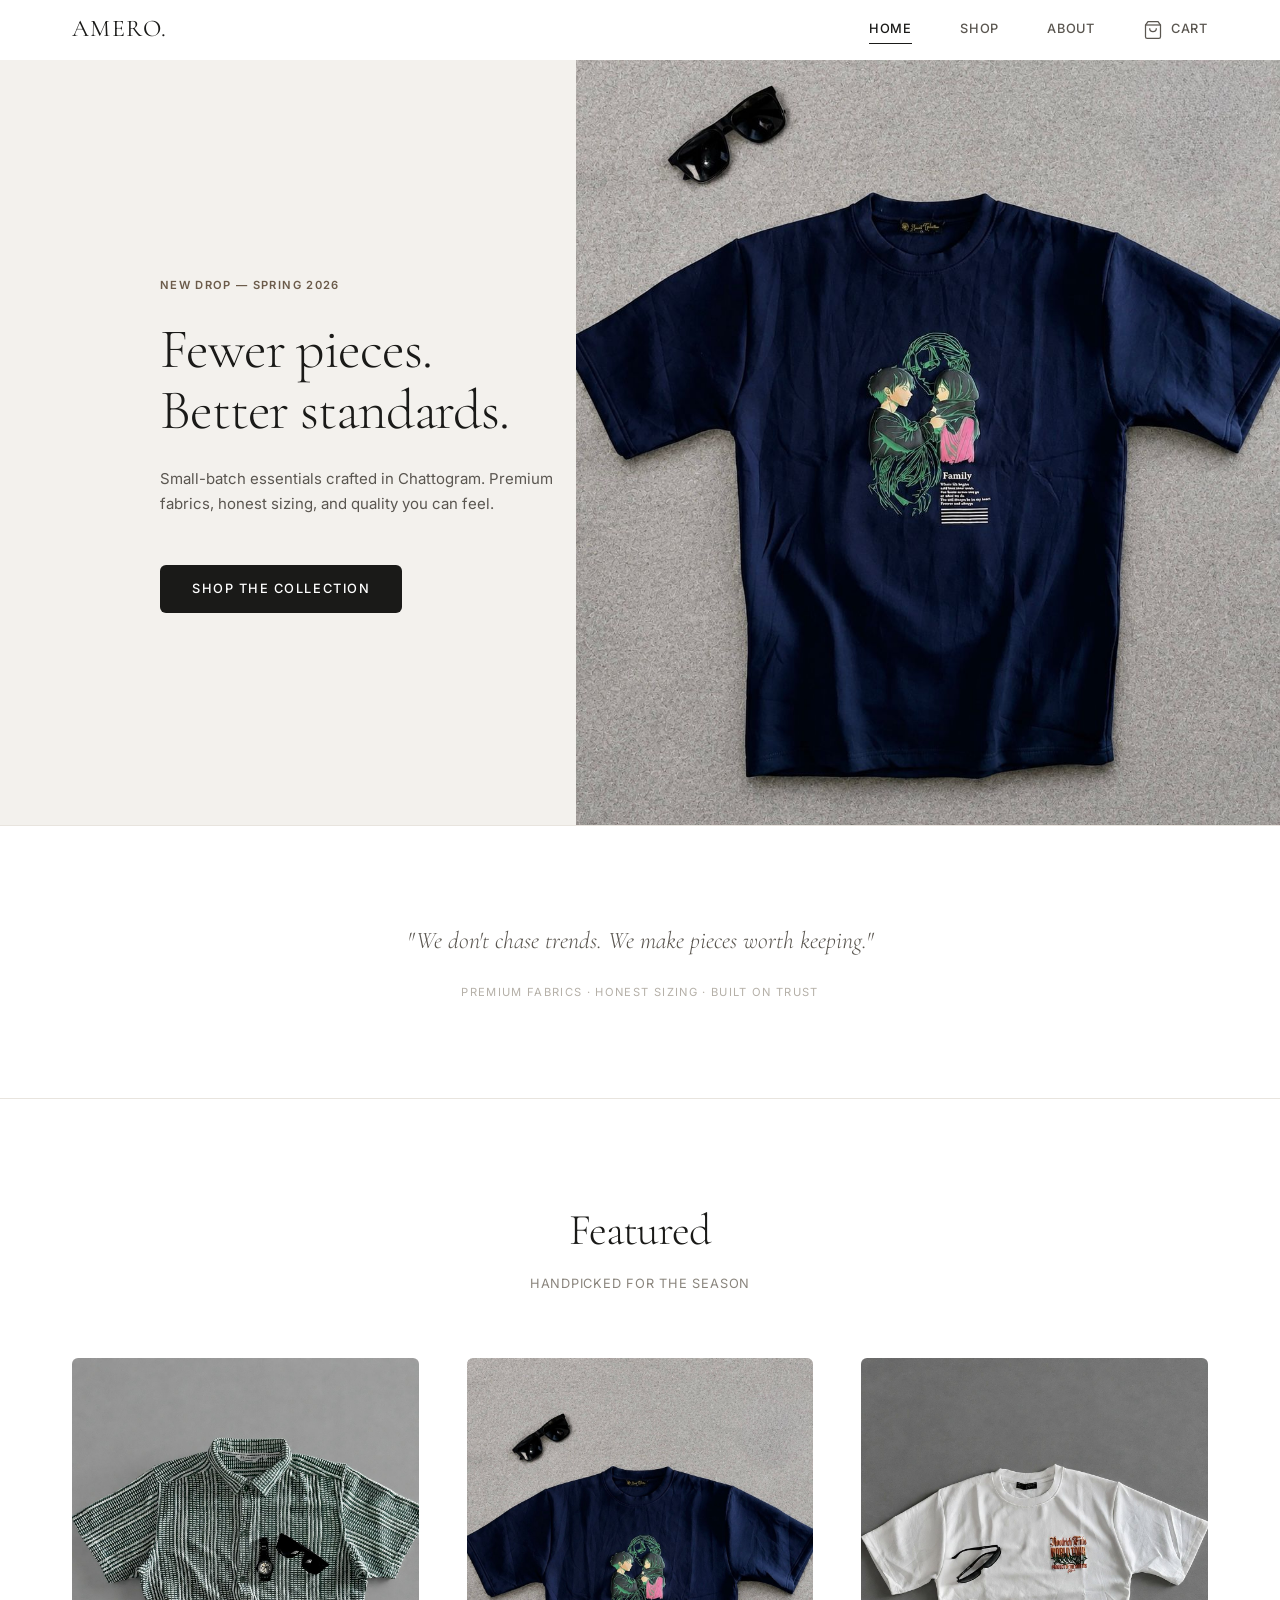
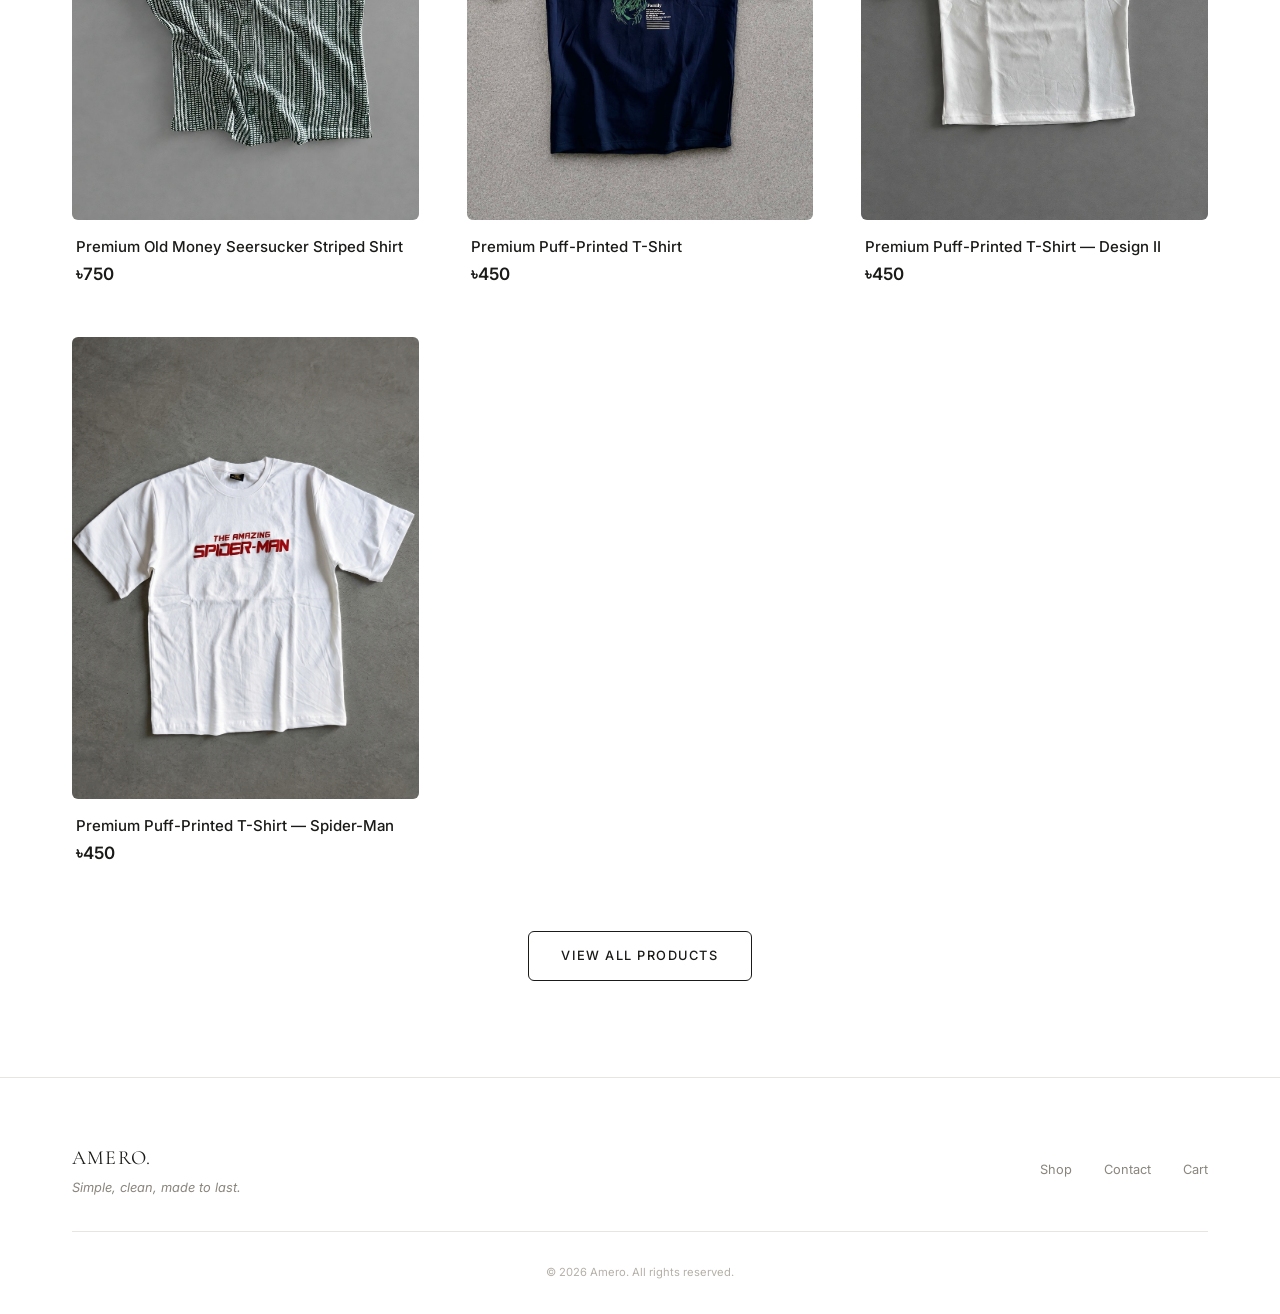
==== index.html @ a3eec103 "Initial commit: Amero clean storefront with dynamic product detail pages" ====
<!DOCTYPE html>
<html lang="en">
<head>
  <meta charset="UTF-8">
  <meta name="viewport" content="width=device-width, initial-scale=1.0">
  <title>Amero — Premium Quality Clothing</title>
  <meta name="description" content="Amero — Fewer pieces, better standards. Premium shirts and t-shirts from Chattogram.">
  <link rel="preconnect" href="https://fonts.googleapis.com">
  <link rel="preconnect" href="https://fonts.gstatic.com" crossorigin>
  <link href="https://fonts.googleapis.com/css2?family=Cormorant+Garamond:ital,wght@0,300;0,400;0,500;1,300;1,400&family=Inter:wght@300;400;500;600;700&display=swap" rel="stylesheet">
  <link rel="stylesheet" href="css/style.css">
</head>
<body>

  <!-- NAVBAR -->
  <nav class="navbar" id="navbar">
    <div class="navbar-inner">
      <a href="index.html" class="nav-logo">Amero.</a>
      <div class="nav-links" id="navLinks">
        <a href="index.html" class="nav-link">Home</a>
        <a href="shop.html" class="nav-link">Shop</a>
        <a href="contact.html" class="nav-link">About</a>
        <a href="cart.html" class="nav-cart">
          <svg viewBox="0 0 24 24"><path d="M6 2L3 6v14a2 2 0 002 2h14a2 2 0 002-2V6l-3-4z"/><line x1="3" y1="6" x2="21" y2="6"/><path d="M16 10a4 4 0 01-8 0"/></svg>
          <span>Cart</span>
          <span class="cart-count" id="navCartCount">0</span>
        </a>
      </div>
      <button class="menu-toggle" id="menuToggle" aria-label="Menu">
        <span></span><span></span><span></span>
      </button>
    </div>
  </nav>

  <!-- HERO -->
  <section class="hero">
    <div class="hero-content">
      <span class="hero-badge">New Drop — Spring 2026</span>
      <h1 class="hero-title">Fewer pieces.<br>Better standards.</h1>
      <p class="hero-desc">Small-batch essentials crafted in Chattogram. Premium fabrics, honest sizing, and quality you can feel.</p>
      <a href="shop.html" class="btn btn-primary">Shop the Collection</a>
    </div>
    <img class="hero-image" src="images/product-2/front.jpg.jpeg" alt="Amero premium t-shirt" loading="eager">
  </section>

  <!-- BRAND QUOTE -->
  <section class="brand-quote reveal">
    <blockquote>"We don't chase trends. We make pieces worth keeping."</blockquote>
    <p class="quote-subtitle">Premium fabrics · Honest sizing · Built on trust</p>
  </section>

  <!-- FEATURED PRODUCTS -->
  <section class="page-section">
    <div class="container">
      <div class="section-header reveal">
        <h2>Featured</h2>
        <p>Handpicked for the season</p>
      </div>
      <div class="products-grid" id="featuredGrid"></div>
      <div style="text-align: center; margin-top: var(--sp-3xl);" class="reveal">
        <a href="shop.html" class="btn btn-outline">View All Products</a>
      </div>
    </div>
  </section>

  <!-- FOOTER -->
  <footer class="footer">
    <div class="container">
      <div class="footer-inner">
        <div>
          <div class="footer-brand">Amero.</div>
          <div class="footer-tagline">Simple, clean, made to last.</div>
        </div>
        <div class="footer-links">
          <a href="shop.html">Shop</a>
          <a href="contact.html">Contact</a>
          <a href="cart.html">Cart</a>
        </div>
      </div>
      <div class="footer-copy">&copy; 2026 Amero. All rights reserved.</div>
    </div>
  </footer>

  <!-- SCRIPTS -->
  <script src="js/app.js"></script>
  <script>
    /* Render the first 4 products as "featured" on the home page */
    (function () {
      const grid = document.getElementById('featuredGrid');
      if (!grid) return;

      const featured = products.slice(0, 4);

      grid.innerHTML = featured.map(p => {
        return `
          <a href="product.html?id=${p.id}" class="product-card reveal" data-id="${p.id}">
            <div class="product-img">
              <img src="${p.img}" alt="${p.name}" loading="lazy">
            </div>
            <div class="product-info">
              <h3 class="product-name">${p.name}</h3>
              <span class="product-price">${CURRENCY}${p.price}</span>
            </div>
          </a>
        `;
      }).join('');

      initScrollReveal();
    })();
  </script>
</body>
</html>
---- css/style.css ----
/* ============================================
   AMERO — Clean Multipage E-Commerce
   Design System & Global Styles
   ============================================ */

/* ---------- RESET ---------- */
*,
*::before,
*::after {
  margin: 0;
  padding: 0;
  box-sizing: border-box;
}

html {
  scroll-behavior: smooth;
  -webkit-text-size-adjust: 100%;
}

body {
  font-family: 'Inter', -apple-system, BlinkMacSystemFont, 'Segoe UI', sans-serif;
  font-size: 15px;
  line-height: 1.6;
  color: var(--ink);
  background: var(--white);
  -webkit-font-smoothing: antialiased;
  -moz-osx-font-smoothing: grayscale;
}

img {
  max-width: 100%;
  height: auto;
  display: block;
}

a {
  color: inherit;
  text-decoration: none;
}

button {
  font-family: inherit;
  cursor: pointer;
  border: none;
  background: none;
}

ul, ol {
  list-style: none;
}

input, select, textarea {
  font-family: inherit;
  font-size: inherit;
}

/* ---------- DESIGN TOKENS ---------- */
:root {
  /* Colors */
  --white: #ffffff;
  --off-white: #f8f7f5;
  --cream: #f3f1ed;
  --sand: #e8e4de;
  --warm-gray: #b5b0a8;
  --mid-gray: #8a857d;
  --dark-gray: #5a5650;
  --ink: #1a1a18;
  --black: #0d0d0c;

  /* Accent — warm earthy brown */
  --accent: #6b5b4a;
  --accent-light: #8a7560;
  --accent-hover: #544838;
  --accent-bg: #f5f0eb;

  /* Functional */
  --success: #4a7c59;
  --error: #b84a3e;
  --error-bg: #fdf2f0;

  /* Typography */
  --font-body: 'Inter', -apple-system, BlinkMacSystemFont, 'Segoe UI', sans-serif;
  --font-display: 'Cormorant Garamond', 'Georgia', serif;

  --fs-xs: 0.7rem;
  --fs-sm: 0.8rem;
  --fs-base: 0.9375rem;
  --fs-md: 1.0625rem;
  --fs-lg: 1.25rem;
  --fs-xl: 1.5rem;
  --fs-2xl: 2rem;
  --fs-3xl: 2.75rem;
  --fs-4xl: 3.5rem;

  --fw-light: 300;
  --fw-regular: 400;
  --fw-medium: 500;
  --fw-semibold: 600;
  --fw-bold: 700;

  --ls-tight: -0.02em;
  --ls-normal: 0;
  --ls-wide: 0.06em;
  --ls-wider: 0.12em;

  /* Spacing */
  --sp-2xs: 0.25rem;
  --sp-xs: 0.5rem;
  --sp-sm: 0.75rem;
  --sp-md: 1rem;
  --sp-lg: 1.5rem;
  --sp-xl: 2rem;
  --sp-2xl: 3rem;
  --sp-3xl: 4rem;
  --sp-4xl: 6rem;
  --sp-5xl: 8rem;

  /* Layout */
  --max-width: 1200px;
  --nav-height: 60px;
  --border-radius: 6px;

  /* Transitions */
  --ease-out: cubic-bezier(0.16, 1, 0.3, 1);
  --duration-fast: 150ms;
  --duration-normal: 250ms;
  --duration-slow: 400ms;
}

/* ---------- LAYOUT ---------- */
.container {
  width: 100%;
  max-width: var(--max-width);
  margin: 0 auto;
  padding: 0 var(--sp-xl);
}

.page-section {
  padding: var(--sp-4xl) 0;
}

.section-header {
  text-align: center;
  margin-bottom: var(--sp-3xl);
}

.section-header h2 {
  font-family: var(--font-display);
  font-size: var(--fs-3xl);
  font-weight: var(--fw-light);
  letter-spacing: var(--ls-tight);
  color: var(--ink);
  margin-bottom: var(--sp-xs);
}

.section-header p {
  color: var(--mid-gray);
  font-size: var(--fs-sm);
  letter-spacing: var(--ls-wide);
  text-transform: uppercase;
}

/* ---------- NAVBAR ---------- */
.navbar {
  position: fixed;
  top: 0;
  left: 0;
  right: 0;
  z-index: 1000;
  height: var(--nav-height);
  background: rgba(255, 255, 255, 0.92);
  backdrop-filter: blur(12px);
  -webkit-backdrop-filter: blur(12px);
  border-bottom: 1px solid transparent;
  transition: border-color var(--duration-normal) var(--ease-out);
}

.navbar.scrolled {
  border-bottom-color: var(--sand);
}

.navbar-inner {
  display: flex;
  align-items: center;
  justify-content: space-between;
  height: 100%;
  max-width: var(--max-width);
  margin: 0 auto;
  padding: 0 var(--sp-xl);
}

.nav-logo {
  font-family: var(--font-display);
  font-size: var(--fs-xl);
  font-weight: var(--fw-regular);
  letter-spacing: var(--ls-wide);
  color: var(--ink);
  text-transform: uppercase;
}

.nav-links {
  display: flex;
  align-items: center;
  gap: var(--sp-2xl);
}

.nav-link {
  font-size: var(--fs-sm);
  font-weight: var(--fw-medium);
  letter-spacing: var(--ls-wide);
  text-transform: uppercase;
  color: var(--dark-gray);
  position: relative;
  transition: color var(--duration-fast);
}

.nav-link:hover,
.nav-link.active {
  color: var(--ink);
}

.nav-link::after {
  content: '';
  position: absolute;
  bottom: -4px;
  left: 0;
  width: 0;
  height: 1px;
  background: var(--ink);
  transition: width var(--duration-normal) var(--ease-out);
}

.nav-link:hover::after,
.nav-link.active::after {
  width: 100%;
}

.nav-cart {
  position: relative;
  display: flex;
  align-items: center;
  gap: var(--sp-xs);
  font-size: var(--fs-sm);
  font-weight: var(--fw-medium);
  letter-spacing: var(--ls-wide);
  text-transform: uppercase;
  color: var(--dark-gray);
  transition: color var(--duration-fast);
}

.nav-cart:hover {
  color: var(--ink);
}

.nav-cart svg {
  width: 20px;
  height: 20px;
  stroke: currentColor;
  fill: none;
  stroke-width: 1.5;
}

.cart-count {
  position: absolute;
  top: -6px;
  right: -10px;
  width: 18px;
  height: 18px;
  background: var(--ink);
  color: var(--white);
  border-radius: 50%;
  font-size: 10px;
  font-weight: var(--fw-semibold);
  display: flex;
  align-items: center;
  justify-content: center;
  opacity: 0;
  transform: scale(0.5);
  transition: all var(--duration-fast) var(--ease-out);
}

.cart-count.visible {
  opacity: 1;
  transform: scale(1);
}

/* Mobile menu toggle */
.menu-toggle {
  display: none;
  flex-direction: column;
  gap: 5px;
  padding: 4px;
}

.menu-toggle span {
  width: 22px;
  height: 1.5px;
  background: var(--ink);
  transition: all var(--duration-normal) var(--ease-out);
}

.menu-toggle.active span:nth-child(1) {
  transform: rotate(45deg) translate(4px, 4px);
}

.menu-toggle.active span:nth-child(2) {
  opacity: 0;
}

.menu-toggle.active span:nth-child(3) {
  transform: rotate(-45deg) translate(5px, -5px);
}

/* ---------- HERO ---------- */
.hero {
  position: relative;
  min-height: 85vh;
  display: flex;
  align-items: center;
  margin-top: var(--nav-height);
  background: var(--cream);
  overflow: hidden;
}

.hero-content {
  position: relative;
  z-index: 2;
  max-width: 600px;
  padding: var(--sp-4xl) var(--sp-xl);
  margin-left: 10%;
}

.hero-badge {
  display: inline-block;
  font-size: var(--fs-xs);
  font-weight: var(--fw-semibold);
  letter-spacing: var(--ls-wider);
  text-transform: uppercase;
  color: var(--accent);
  margin-bottom: var(--sp-lg);
}

.hero-title {
  font-family: var(--font-display);
  font-size: var(--fs-4xl);
  font-weight: var(--fw-light);
  line-height: 1.1;
  letter-spacing: var(--ls-tight);
  color: var(--ink);
  margin-bottom: var(--sp-lg);
}

.hero-desc {
  font-size: var(--fs-base);
  color: var(--dark-gray);
  line-height: 1.7;
  margin-bottom: var(--sp-2xl);
  max-width: 420px;
}

.hero-image {
  position: absolute;
  top: 0;
  right: 0;
  width: 55%;
  height: 100%;
  object-fit: cover;
}

/* ---------- BUTTONS ---------- */
.btn {
  display: inline-flex;
  align-items: center;
  justify-content: center;
  gap: var(--sp-xs);
  padding: 14px 32px;
  font-size: var(--fs-sm);
  font-weight: var(--fw-medium);
  letter-spacing: var(--ls-wider);
  text-transform: uppercase;
  border-radius: var(--border-radius);
  transition: all var(--duration-normal) var(--ease-out);
  white-space: nowrap;
}

.btn-primary {
  background: var(--ink);
  color: var(--white);
}

.btn-primary:hover {
  background: var(--dark-gray);
  transform: translateY(-1px);
}

.btn-primary:active {
  transform: translateY(0);
}

.btn-primary:disabled {
  background: var(--sand);
  color: var(--warm-gray);
  cursor: not-allowed;
  transform: none;
}

.btn-outline {
  background: transparent;
  color: var(--ink);
  border: 1px solid var(--ink);
}

.btn-outline:hover {
  background: var(--ink);
  color: var(--white);
}

.btn-ghost {
  background: transparent;
  color: var(--ink);
  padding: 10px 20px;
}

.btn-ghost:hover {
  color: var(--accent);
}

.btn-sm {
  padding: 10px 20px;
  font-size: var(--fs-xs);
}

.btn.added {
  background: var(--success) !important;
  color: var(--white) !important;
}

/* ---------- PRODUCT CARDS ---------- */
.products-grid {
  display: grid;
  grid-template-columns: repeat(3, 1fr);
  gap: var(--sp-2xl);
}

.product-card {
  display: block;
  color: inherit;
  opacity: 0;
  transform: translateY(16px);
  transition: opacity var(--duration-slow) var(--ease-out),
              transform var(--duration-slow) var(--ease-out);
}

.product-card.in-view {
  opacity: 1;
  transform: translateY(0);
}

.product-card:hover .product-name {
  color: var(--accent);
}

.product-card .product-name {
  transition: color var(--duration-fast);
}

.product-card .product-price {
  display: block;
  margin-top: var(--sp-2xs);
}

.product-card:nth-child(1) { transition-delay: 0ms; }
.product-card:nth-child(2) { transition-delay: 80ms; }
.product-card:nth-child(3) { transition-delay: 160ms; }
.product-card:nth-child(4) { transition-delay: 240ms; }
.product-card:nth-child(5) { transition-delay: 320ms; }
.product-card:nth-child(6) { transition-delay: 400ms; }

.product-img {
  position: relative;
  aspect-ratio: 3 / 4;
  overflow: hidden;
  background: var(--cream);
  border-radius: var(--border-radius);
  margin-bottom: var(--sp-md);
}

.product-img img {
  width: 100%;
  height: 100%;
  object-fit: cover;
  transition: transform var(--duration-slow) var(--ease-out);
}

.product-card:hover .product-img img {
  transform: scale(1.03);
}

.product-img .view-badge {
  position: absolute;
  bottom: 10px;
  left: 50%;
  transform: translateX(-50%);
  background: rgba(0, 0, 0, 0.7);
  color: #fff;
  padding: 5px 12px;
  border-radius: 20px;
  font-size: var(--fs-xs);
  white-space: nowrap;
  pointer-events: none;
}

.product-info {
  padding: 0 var(--sp-2xs);
}

.product-name {
  font-size: var(--fs-base);
  font-weight: var(--fw-medium);
  color: var(--ink);
  margin-bottom: var(--sp-2xs);
  line-height: 1.4;
}

.product-desc {
  font-size: var(--fs-sm);
  color: var(--mid-gray);
  margin-bottom: var(--sp-sm);
  line-height: 1.5;
}

.product-price {
  font-size: var(--fs-md);
  font-weight: var(--fw-semibold);
  color: var(--ink);
}

.product-bottom {
  display: flex;
  align-items: center;
  justify-content: space-between;
  margin-top: var(--sp-sm);
  padding-top: var(--sp-sm);
  border-top: 1px solid var(--sand);
}

/* Size chips (on cards) */
.size-chips {
  display: flex;
  gap: 6px;
  margin-top: var(--sp-xs);
  flex-wrap: wrap;
}

.size-chip {
  padding: 5px 12px;
  font-size: var(--fs-xs);
  font-weight: var(--fw-medium);
  letter-spacing: var(--ls-wide);
  border: 1px solid var(--sand);
  border-radius: 4px;
  color: var(--dark-gray);
  background: var(--white);
  transition: all var(--duration-fast);
}

.size-chip:hover:not(:disabled):not(.selected) {
  border-color: var(--dark-gray);
}

.size-chip.selected {
  background: var(--ink);
  color: var(--white);
  border-color: var(--ink);
}

.size-chip:disabled {
  opacity: 0.35;
  cursor: not-allowed;
  text-decoration: line-through;
}

.stock-badge {
  display: inline-block;
  font-size: var(--fs-xs);
  color: var(--mid-gray);
  letter-spacing: var(--ls-wide);
  text-transform: uppercase;
}

/* ---------- BRAND QUOTE ---------- */
.brand-quote {
  text-align: center;
  padding: var(--sp-4xl) var(--sp-xl);
  border-top: 1px solid var(--sand);
  border-bottom: 1px solid var(--sand);
}

.brand-quote blockquote {
  font-family: var(--font-display);
  font-size: var(--fs-xl);
  font-weight: var(--fw-light);
  font-style: italic;
  color: var(--dark-gray);
  max-width: 640px;
  margin: 0 auto var(--sp-lg);
  line-height: 1.6;
}

.brand-quote .quote-subtitle {
  font-size: var(--fs-xs);
  letter-spacing: var(--ls-wider);
  text-transform: uppercase;
  color: var(--warm-gray);
}

/* ---------- CART PAGE ---------- */
.cart-page {
  margin-top: calc(var(--nav-height) + var(--sp-3xl));
  min-height: 60vh;
}

.cart-layout {
  display: grid;
  grid-template-columns: 2fr 1fr;
  gap: var(--sp-3xl);
  align-items: start;
}

.cart-items {
  display: flex;
  flex-direction: column;
  gap: var(--sp-md);
}

.cart-empty {
  text-align: center;
  padding: var(--sp-5xl) 0;
}

.cart-empty svg {
  width: 48px;
  height: 48px;
  stroke: var(--warm-gray);
  fill: none;
  stroke-width: 1;
  margin-bottom: var(--sp-lg);
}

.cart-empty p {
  color: var(--mid-gray);
  margin-bottom: var(--sp-xl);
}

.cart-item {
  display: grid;
  grid-template-columns: 90px 1fr auto;
  gap: var(--sp-lg);
  align-items: center;
  padding: var(--sp-lg) 0;
  border-bottom: 1px solid var(--sand);
}

.cart-item-img {
  width: 90px;
  height: 110px;
  border-radius: var(--border-radius);
  overflow: hidden;
  background: var(--cream);
}

.cart-item-img img {
  width: 100%;
  height: 100%;
  object-fit: cover;
}

.cart-item-details {
  min-width: 0;
}

.cart-item-name {
  font-weight: var(--fw-medium);
  font-size: var(--fs-base);
  color: var(--ink);
  margin-bottom: var(--sp-2xs);
}

.cart-item-meta {
  font-size: var(--fs-sm);
  color: var(--mid-gray);
}

.cart-item-price {
  font-size: var(--fs-sm);
  color: var(--dark-gray);
  margin-top: var(--sp-2xs);
}

.cart-item-actions {
  display: flex;
  align-items: center;
  gap: var(--sp-sm);
}

.qty-btn {
  width: 32px;
  height: 32px;
  border: 1px solid var(--sand);
  border-radius: 4px;
  display: flex;
  align-items: center;
  justify-content: center;
  font-size: var(--fs-md);
  color: var(--dark-gray);
  transition: all var(--duration-fast);
}

.qty-btn:hover:not(:disabled) {
  border-color: var(--ink);
  color: var(--ink);
}

.qty-btn:disabled {
  opacity: 0.3;
  cursor: not-allowed;
}

.cart-item-qty {
  min-width: 24px;
  text-align: center;
  font-weight: var(--fw-semibold);
  font-size: var(--fs-base);
}

.remove-btn {
  width: 32px;
  height: 32px;
  display: flex;
  align-items: center;
  justify-content: center;
  color: var(--warm-gray);
  transition: color var(--duration-fast);
  margin-left: var(--sp-xs);
}

.remove-btn:hover {
  color: var(--error);
}

.remove-btn svg {
  width: 16px;
  height: 16px;
  stroke: currentColor;
  fill: none;
  stroke-width: 1.5;
}

/* Billing card */
.billing-card {
  background: var(--off-white);
  border-radius: var(--border-radius);
  padding: var(--sp-xl);
  position: sticky;
  top: calc(var(--nav-height) + var(--sp-xl));
}

.billing-card h3 {
  font-size: var(--fs-sm);
  font-weight: var(--fw-semibold);
  letter-spacing: var(--ls-wider);
  text-transform: uppercase;
  color: var(--ink);
  margin-bottom: var(--sp-lg);
}

.billing-row {
  display: flex;
  justify-content: space-between;
  align-items: center;
  padding: var(--sp-sm) 0;
  font-size: var(--fs-sm);
  color: var(--dark-gray);
}

.billing-row.total {
  border-top: 1px solid var(--sand);
  margin-top: var(--sp-sm);
  padding-top: var(--sp-md);
  font-weight: var(--fw-semibold);
  font-size: var(--fs-base);
  color: var(--ink);
}

.billing-note {
  font-size: var(--fs-xs);
  color: var(--mid-gray);
  margin-top: var(--sp-md);
  line-height: 1.5;
}

.billing-card .btn {
  width: 100%;
  margin-top: var(--sp-lg);
}

/* ---------- BREADCRUMB ---------- */
.breadcrumb {
  display: flex;
  align-items: center;
  flex-wrap: wrap;
  gap: var(--sp-xs);
  font-size: var(--fs-xs);
  letter-spacing: var(--ls-wide);
  text-transform: uppercase;
  color: var(--mid-gray);
  margin-bottom: var(--sp-xl);
}

.breadcrumb a {
  transition: color var(--duration-fast);
}

.breadcrumb a:hover {
  color: var(--ink);
}

.breadcrumb-sep {
  color: var(--warm-gray);
}

.breadcrumb-current {
  color: var(--ink);
  text-transform: none;
  letter-spacing: var(--ls-normal);
}

/* ---------- PRODUCT DETAIL ---------- */
.product-page {
  margin-top: calc(var(--nav-height) + var(--sp-3xl));
  padding-bottom: var(--sp-4xl);
}

.product-detail {
  display: grid;
  grid-template-columns: 1fr 1fr;
  gap: var(--sp-4xl);
  align-items: start;
}

.product-gallery {
  position: sticky;
  top: calc(var(--nav-height) + var(--sp-xl));
}

.gallery-main {
  aspect-ratio: 3 / 4;
  border-radius: var(--border-radius);
  overflow: hidden;
  background: var(--cream);
  margin-bottom: var(--sp-md);
  cursor: pointer;
}

.gallery-main img {
  width: 100%;
  height: 100%;
  object-fit: cover;
  transition: transform var(--duration-slow) var(--ease-out);
}

.gallery-main:hover img {
  transform: scale(1.02);
}

.gallery-thumbs {
  display: flex;
  gap: var(--sp-xs);
}

.gallery-thumb {
  width: 72px;
  height: 90px;
  border-radius: 4px;
  overflow: hidden;
  cursor: pointer;
  border: 2px solid transparent;
  transition: border-color var(--duration-fast);
}

.gallery-thumb.active {
  border-color: var(--ink);
}

.gallery-thumb img {
  width: 100%;
  height: 100%;
  object-fit: cover;
}

.product-detail-info {
  padding-top: var(--sp-md);
}

.product-detail-info .product-name {
  font-family: var(--font-display);
  font-size: var(--fs-2xl);
  font-weight: var(--fw-light);
  line-height: 1.3;
  margin-bottom: var(--sp-sm);
}

.product-detail-info .product-price {
  font-size: var(--fs-xl);
  font-weight: var(--fw-semibold);
  margin-bottom: var(--sp-lg);
}

.product-detail-info .product-desc {
  font-size: var(--fs-base);
  color: var(--dark-gray);
  line-height: 1.7;
  margin-bottom: var(--sp-xl);
}

.detail-section {
  margin-bottom: var(--sp-xl);
}

.detail-label {
  font-size: var(--fs-xs);
  font-weight: var(--fw-semibold);
  letter-spacing: var(--ls-wider);
  text-transform: uppercase;
  color: var(--mid-gray);
  margin-bottom: var(--sp-sm);
}

.detail-section .size-chips {
  margin-top: 0;
}

.detail-section .size-chip {
  padding: 10px 20px;
  font-size: var(--fs-sm);
}

.qty-selector {
  display: flex;
  align-items: center;
  gap: var(--sp-md);
}

.qty-selector .qty-btn {
  width: 40px;
  height: 40px;
  font-size: var(--fs-lg);
}

.qty-selector .qty-value {
  min-width: 32px;
  text-align: center;
  font-weight: var(--fw-semibold);
  font-size: var(--fs-lg);
}

.product-detail-info .btn {
  width: 100%;
  margin-top: var(--sp-xl);
  padding: 16px;
}

.fabric-details {
  margin-top: var(--sp-2xl);
  padding-top: var(--sp-xl);
  border-top: 1px solid var(--sand);
}

.fabric-details h4 {
  font-size: var(--fs-xs);
  font-weight: var(--fw-semibold);
  letter-spacing: var(--ls-wider);
  text-transform: uppercase;
  color: var(--mid-gray);
  margin-bottom: var(--sp-md);
}

.fabric-details ul {
  display: flex;
  flex-direction: column;
  gap: var(--sp-xs);
}

.fabric-details li {
  font-size: var(--fs-sm);
  color: var(--dark-gray);
  padding-left: var(--sp-md);
  position: relative;
}

.fabric-details li::before {
  content: '';
  position: absolute;
  left: 0;
  top: 8px;
  width: 4px;
  height: 4px;
  border-radius: 50%;
  background: var(--warm-gray);
}

/* ---------- CHECKOUT ---------- */
.checkout-page {
  margin-top: calc(var(--nav-height) + var(--sp-3xl));
  padding-bottom: var(--sp-4xl);
}

.checkout-layout {
  display: grid;
  grid-template-columns: 1.2fr 0.8fr;
  gap: var(--sp-4xl);
  align-items: start;
}

.checkout-form {
  display: flex;
  flex-direction: column;
  gap: var(--sp-xl);
}

.form-group {
  display: flex;
  flex-direction: column;
  gap: var(--sp-2xs);
}

.form-group label {
  font-size: var(--fs-xs);
  font-weight: var(--fw-semibold);
  letter-spacing: var(--ls-wider);
  text-transform: uppercase;
  color: var(--dark-gray);
}

.form-group input,
.form-group select,
.form-group textarea {
  padding: 12px 16px;
  border: 1px solid var(--sand);
  border-radius: var(--border-radius);
  font-size: var(--fs-base);
  color: var(--ink);
  background: var(--white);
  transition: border-color var(--duration-fast);
  outline: none;
}

.form-group input:focus,
.form-group select:focus,
.form-group textarea:focus {
  border-color: var(--ink);
}

.form-group input.error,
.form-group select.error,
.form-group textarea.error {
  border-color: var(--error);
  background: var(--error-bg);
}

.form-group .error-msg {
  font-size: var(--fs-xs);
  color: var(--error);
  display: none;
}

.form-group .error-msg.visible {
  display: block;
}

.form-group textarea {
  resize: vertical;
  min-height: 80px;
}

.form-row {
  display: grid;
  grid-template-columns: 1fr 1fr;
  gap: var(--sp-lg);
}

/* Payment methods */
.payment-methods {
  display: flex;
  flex-direction: column;
  gap: var(--sp-sm);
}

.payment-option {
  display: flex;
  align-items: center;
  gap: var(--sp-sm);
  padding: 14px 16px;
  border: 1px solid var(--sand);
  border-radius: var(--border-radius);
  cursor: pointer;
  transition: all var(--duration-fast);
}

.payment-option:hover {
  border-color: var(--dark-gray);
}

.payment-option input[type="radio"] {
  accent-color: var(--ink);
  width: 16px;
  height: 16px;
}

.payment-option label {
  font-size: var(--fs-sm);
  font-weight: var(--fw-medium);
  color: var(--ink);
  cursor: pointer;
}

.payment-instructions {
  display: none;
  padding: var(--sp-md);
  background: var(--accent-bg);
  border-radius: var(--border-radius);
  font-size: var(--fs-sm);
  color: var(--dark-gray);
  line-height: 1.6;
  margin-top: var(--sp-sm);
}

.payment-instructions.visible {
  display: block;
}

.txn-id-group {
  display: none;
  margin-top: var(--sp-sm);
}

.txn-id-group.visible {
  display: flex;
  flex-direction: column;
}

/* Order summary (checkout sidebar) */
.order-summary {
  background: var(--off-white);
  border-radius: var(--border-radius);
  padding: var(--sp-xl);
  position: sticky;
  top: calc(var(--nav-height) + var(--sp-xl));
}

.order-summary h3 {
  font-size: var(--fs-sm);
  font-weight: var(--fw-semibold);
  letter-spacing: var(--ls-wider);
  text-transform: uppercase;
  color: var(--ink);
  margin-bottom: var(--sp-lg);
}

.order-item {
  display: flex;
  gap: var(--sp-sm);
  padding: var(--sp-sm) 0;
  border-bottom: 1px solid var(--sand);
}

.order-item-img {
  width: 50px;
  height: 62px;
  border-radius: 4px;
  overflow: hidden;
  flex-shrink: 0;
  background: var(--cream);
}

.order-item-img img {
  width: 100%;
  height: 100%;
  object-fit: cover;
}

.order-item-info {
  min-width: 0;
}

.order-item-name {
  font-size: var(--fs-sm);
  font-weight: var(--fw-medium);
  color: var(--ink);
  white-space: nowrap;
  overflow: hidden;
  text-overflow: ellipsis;
}

.order-item-meta {
  font-size: var(--fs-xs);
  color: var(--mid-gray);
}

.order-item-price {
  font-size: var(--fs-sm);
  font-weight: var(--fw-medium);
  margin-left: auto;
  flex-shrink: 0;
}

.order-empty {
  text-align: center;
  padding: var(--sp-2xl) 0;
  color: var(--mid-gray);
  font-size: var(--fs-sm);
}

/* Order confirmation */
.order-confirmation {
  display: none;
  text-align: center;
  padding: var(--sp-4xl) 0;
}

.order-confirmation.visible {
  display: block;
}

.order-confirmation .confirm-icon {
  width: 64px;
  height: 64px;
  border-radius: 50%;
  background: var(--accent-bg);
  display: flex;
  align-items: center;
  justify-content: center;
  margin: 0 auto var(--sp-xl);
}

.order-confirmation .confirm-icon svg {
  width: 32px;
  height: 32px;
  stroke: var(--success);
  fill: none;
  stroke-width: 2;
}

.order-confirmation h2 {
  font-family: var(--font-display);
  font-size: var(--fs-2xl);
  font-weight: var(--fw-light);
  margin-bottom: var(--sp-sm);
}

.order-confirmation p {
  color: var(--dark-gray);
  font-size: var(--fs-base);
  margin-bottom: var(--sp-sm);
}

.order-confirmation .confirm-detail {
  font-size: var(--fs-sm);
  color: var(--mid-gray);
  max-width: 440px;
  margin: 0 auto var(--sp-2xl);
  line-height: 1.6;
}

/* ---------- CONTACT / ABOUT ---------- */
.contact-page {
  margin-top: calc(var(--nav-height) + var(--sp-3xl));
  padding-bottom: var(--sp-4xl);
}

.contact-layout {
  display: grid;
  grid-template-columns: 1fr 1fr;
  gap: var(--sp-4xl);
  align-items: start;
}

.about-text h2 {
  font-family: var(--font-display);
  font-size: var(--fs-3xl);
  font-weight: var(--fw-light);
  line-height: 1.2;
  margin-bottom: var(--sp-xl);
}

.about-text p {
  font-size: var(--fs-base);
  color: var(--dark-gray);
  line-height: 1.8;
  margin-bottom: var(--sp-lg);
}

.contact-info {
  background: var(--off-white);
  border-radius: var(--border-radius);
  padding: var(--sp-2xl);
}

.contact-info h3 {
  font-size: var(--fs-sm);
  font-weight: var(--fw-semibold);
  letter-spacing: var(--ls-wider);
  text-transform: uppercase;
  color: var(--ink);
  margin-bottom: var(--sp-xl);
}

.contact-item {
  display: flex;
  align-items: flex-start;
  gap: var(--sp-md);
  margin-bottom: var(--sp-lg);
}

.contact-item svg {
  width: 20px;
  height: 20px;
  stroke: var(--accent);
  fill: none;
  stroke-width: 1.5;
  flex-shrink: 0;
  margin-top: 2px;
}

.contact-item-text {
  font-size: var(--fs-sm);
  color: var(--dark-gray);
  line-height: 1.6;
}

.contact-item-text strong {
  display: block;
  font-weight: var(--fw-semibold);
  color: var(--ink);
  margin-bottom: 2px;
}

.social-links {
  display: flex;
  gap: var(--sp-md);
  margin-top: var(--sp-xl);
  padding-top: var(--sp-xl);
  border-top: 1px solid var(--sand);
}

.social-link {
  width: 42px;
  height: 42px;
  border: 1px solid var(--sand);
  border-radius: 50%;
  display: flex;
  align-items: center;
  justify-content: center;
  color: var(--dark-gray);
  transition: all var(--duration-fast);
}

.social-link:hover {
  border-color: var(--ink);
  color: var(--ink);
  transform: translateY(-2px);
}

.social-link svg {
  width: 18px;
  height: 18px;
  fill: currentColor;
}

/* ---------- FOOTER ---------- */
.footer {
  border-top: 1px solid var(--sand);
  padding: var(--sp-3xl) 0 var(--sp-xl);
}

.footer-inner {
  display: flex;
  justify-content: space-between;
  align-items: center;
}

.footer-brand {
  font-family: var(--font-display);
  font-size: var(--fs-lg);
  letter-spacing: var(--ls-wide);
  text-transform: uppercase;
  color: var(--ink);
}

.footer-tagline {
  font-size: var(--fs-sm);
  color: var(--mid-gray);
  font-style: italic;
  margin-top: var(--sp-2xs);
}

.footer-links {
  display: flex;
  gap: var(--sp-xl);
}

.footer-links a {
  font-size: var(--fs-sm);
  color: var(--mid-gray);
  transition: color var(--duration-fast);
}

.footer-links a:hover {
  color: var(--ink);
}

.footer-copy {
  text-align: center;
  margin-top: var(--sp-xl);
  padding-top: var(--sp-xl);
  border-top: 1px solid var(--sand);
  font-size: var(--fs-xs);
  color: var(--warm-gray);
}

/* ---------- GALLERY MODAL ---------- */
.gallery-modal {
  display: none;
  position: fixed;
  inset: 0;
  z-index: 9999;
  background: rgba(0, 0, 0, 0.92);
  align-items: center;
  justify-content: center;
  padding: var(--sp-xl);
}

.gallery-modal.open {
  display: flex;
}

.gallery-modal-inner {
  position: relative;
  width: min(860px, 95vw);
  text-align: center;
}

.gallery-modal-close {
  position: absolute;
  right: 0;
  top: -48px;
  width: 40px;
  height: 40px;
  border-radius: 50%;
  background: rgba(255, 255, 255, 0.1);
  color: #fff;
  font-size: 24px;
  display: flex;
  align-items: center;
  justify-content: center;
  transition: background var(--duration-fast);
}

.gallery-modal-close:hover {
  background: rgba(255, 255, 255, 0.2);
}

.gallery-modal-main {
  max-width: 100%;
  max-height: 75vh;
  object-fit: contain;
  border-radius: var(--border-radius);
}

.gallery-modal-nav {
  position: absolute;
  top: 50%;
  transform: translateY(-50%);
  width: 44px;
  height: 44px;
  border-radius: 50%;
  background: rgba(0, 0, 0, 0.5);
  color: #fff;
  font-size: 20px;
  display: flex;
  align-items: center;
  justify-content: center;
  transition: background var(--duration-fast);
}

.gallery-modal-nav:hover {
  background: rgba(0, 0, 0, 0.7);
}

.gallery-modal-prev { left: -56px; }
.gallery-modal-next { right: -56px; }

.gallery-modal-thumbs {
  display: flex;
  gap: 8px;
  justify-content: center;
  margin-top: var(--sp-md);
  overflow-x: auto;
}

.gallery-modal-thumb {
  width: 56px;
  height: 70px;
  border-radius: 4px;
  overflow: hidden;
  border: 2px solid transparent;
  cursor: pointer;
  flex-shrink: 0;
  transition: border-color var(--duration-fast);
}

.gallery-modal-thumb.active {
  border-color: #fff;
}

.gallery-modal-thumb img {
  width: 100%;
  height: 100%;
  object-fit: cover;
}

/* ---------- FILTER BAR ---------- */
.filter-bar {
  display: flex;
  align-items: center;
  justify-content: space-between;
  gap: var(--sp-lg);
  margin-bottom: var(--sp-2xl);
  flex-wrap: wrap;
}

.filter-group {
  display: flex;
  align-items: center;
  gap: var(--sp-sm);
}

.filter-group label {
  font-size: var(--fs-xs);
  font-weight: var(--fw-semibold);
  letter-spacing: var(--ls-wider);
  text-transform: uppercase;
  color: var(--mid-gray);
}

.filter-group select {
  padding: 8px 14px;
  border: 1px solid var(--sand);
  border-radius: 4px;
  font-size: var(--fs-sm);
  color: var(--ink);
  background: var(--white);
  outline: none;
  cursor: pointer;
}

.filter-group select:focus {
  border-color: var(--ink);
}

.filter-chips {
  display: flex;
  gap: 6px;
}

.filter-chip {
  padding: 7px 16px;
  font-size: var(--fs-xs);
  font-weight: var(--fw-medium);
  letter-spacing: var(--ls-wide);
  border: 1px solid var(--sand);
  border-radius: 20px;
  color: var(--dark-gray);
  background: var(--white);
  transition: all var(--duration-fast);
}

.filter-chip:hover {
  border-color: var(--dark-gray);
}

.filter-chip.active {
  background: var(--ink);
  color: var(--white);
  border-color: var(--ink);
}

.product-count {
  font-size: var(--fs-sm);
  color: var(--mid-gray);
}

/* ---------- EMPTY STATE ---------- */
.empty-state {
  text-align: center;
  padding: var(--sp-5xl) 0;
  grid-column: 1 / -1;
}

.empty-state p {
  color: var(--mid-gray);
  margin-bottom: var(--sp-xl);
}

/* ---------- SCROLL REVEAL ---------- */
.reveal {
  opacity: 0;
  transform: translateY(20px);
  transition: opacity var(--duration-slow) var(--ease-out),
              transform var(--duration-slow) var(--ease-out);
}

.reveal.in-view {
  opacity: 1;
  transform: translateY(0);
}

/* ---------- TOAST / NOTIFICATION ---------- */
.toast {
  position: fixed;
  bottom: var(--sp-xl);
  right: var(--sp-xl);
  background: var(--ink);
  color: var(--white);
  padding: 14px 24px;
  border-radius: var(--border-radius);
  font-size: var(--fs-sm);
  font-weight: var(--fw-medium);
  z-index: 9000;
  opacity: 0;
  transform: translateY(10px);
  transition: all var(--duration-normal) var(--ease-out);
  pointer-events: none;
}

.toast.visible {
  opacity: 1;
  transform: translateY(0);
}

/* ---------- RESPONSIVE ---------- */

/* Tablet */
@media (max-width: 968px) {
  .hero {
    min-height: 70vh;
  }

  .hero-image {
    width: 50%;
    opacity: 0.5;
  }

  .hero-content {
    margin-left: 5%;
  }

  .products-grid {
    grid-template-columns: repeat(2, 1fr);
    gap: var(--sp-xl);
  }

  .cart-layout {
    grid-template-columns: 1fr;
  }

  .billing-card {
    position: static;
  }

  .product-detail {
    grid-template-columns: 1fr;
    gap: var(--sp-2xl);
  }

  .product-gallery {
    position: static;
  }

  .checkout-layout {
    grid-template-columns: 1fr;
  }

  .order-summary {
    position: static;
  }

  .contact-layout {
    grid-template-columns: 1fr;
    gap: var(--sp-2xl);
  }
}

/* Mobile */
@media (max-width: 640px) {
  :root {
    --nav-height: 56px;
  }

  .container {
    padding: 0 var(--sp-md);
  }

  /* Nav */
  .nav-links {
    position: fixed;
    top: var(--nav-height);
    left: 0;
    right: 0;
    bottom: 0;
    background: var(--white);
    flex-direction: column;
    justify-content: center;
    gap: var(--sp-2xl);
    opacity: 0;
    pointer-events: none;
    transition: opacity var(--duration-normal) var(--ease-out);
  }

  .nav-links.open {
    opacity: 1;
    pointer-events: all;
  }

  .nav-link {
    font-size: var(--fs-lg);
  }

  .menu-toggle {
    display: flex;
  }

  .nav-cart span:not(.cart-count) {
    display: none;
  }

  /* Hero */
  .hero {
    min-height: 60vh;
  }

  .hero-image {
    width: 100%;
    opacity: 0.25;
  }

  .hero-content {
    margin-left: 0;
    padding: var(--sp-2xl) var(--sp-md);
  }

  .hero-title {
    font-size: var(--fs-2xl);
  }

  /* Products */
  .products-grid {
    grid-template-columns: repeat(2, 1fr);
    gap: var(--sp-md);
  }

  .product-desc {
    display: none;
  }

  /* Cart */
  .cart-item {
    grid-template-columns: 72px 1fr;
    gap: var(--sp-md);
  }

  .cart-item-actions {
    grid-column: 1 / -1;
    justify-content: flex-start;
  }

  /* Filter */
  .filter-bar {
    flex-direction: column;
    align-items: flex-start;
  }

  /* Checkout */
  .form-row {
    grid-template-columns: 1fr;
  }

  /* Gallery modal */
  .gallery-modal-prev { left: 8px; }
  .gallery-modal-next { right: 8px; }

  /* Footer */
  .footer-inner {
    flex-direction: column;
    text-align: center;
    gap: var(--sp-lg);
  }

  /* Section spacing */
  .page-section {
    padding: var(--sp-2xl) 0;
  }

  .section-header {
    margin-bottom: var(--sp-xl);
  }

  .section-header h2 {
    font-size: var(--fs-2xl);
  }
}

/* ---------- REDUCED MOTION ---------- */
@media (prefers-reduced-motion: reduce) {
  *,
  *::before,
  *::after {
    animation-duration: 0.01ms !important;
    transition-duration: 0.01ms !important;
  }

  .product-card,
  .reveal {
    opacity: 1;
    transform: none;
  }
}
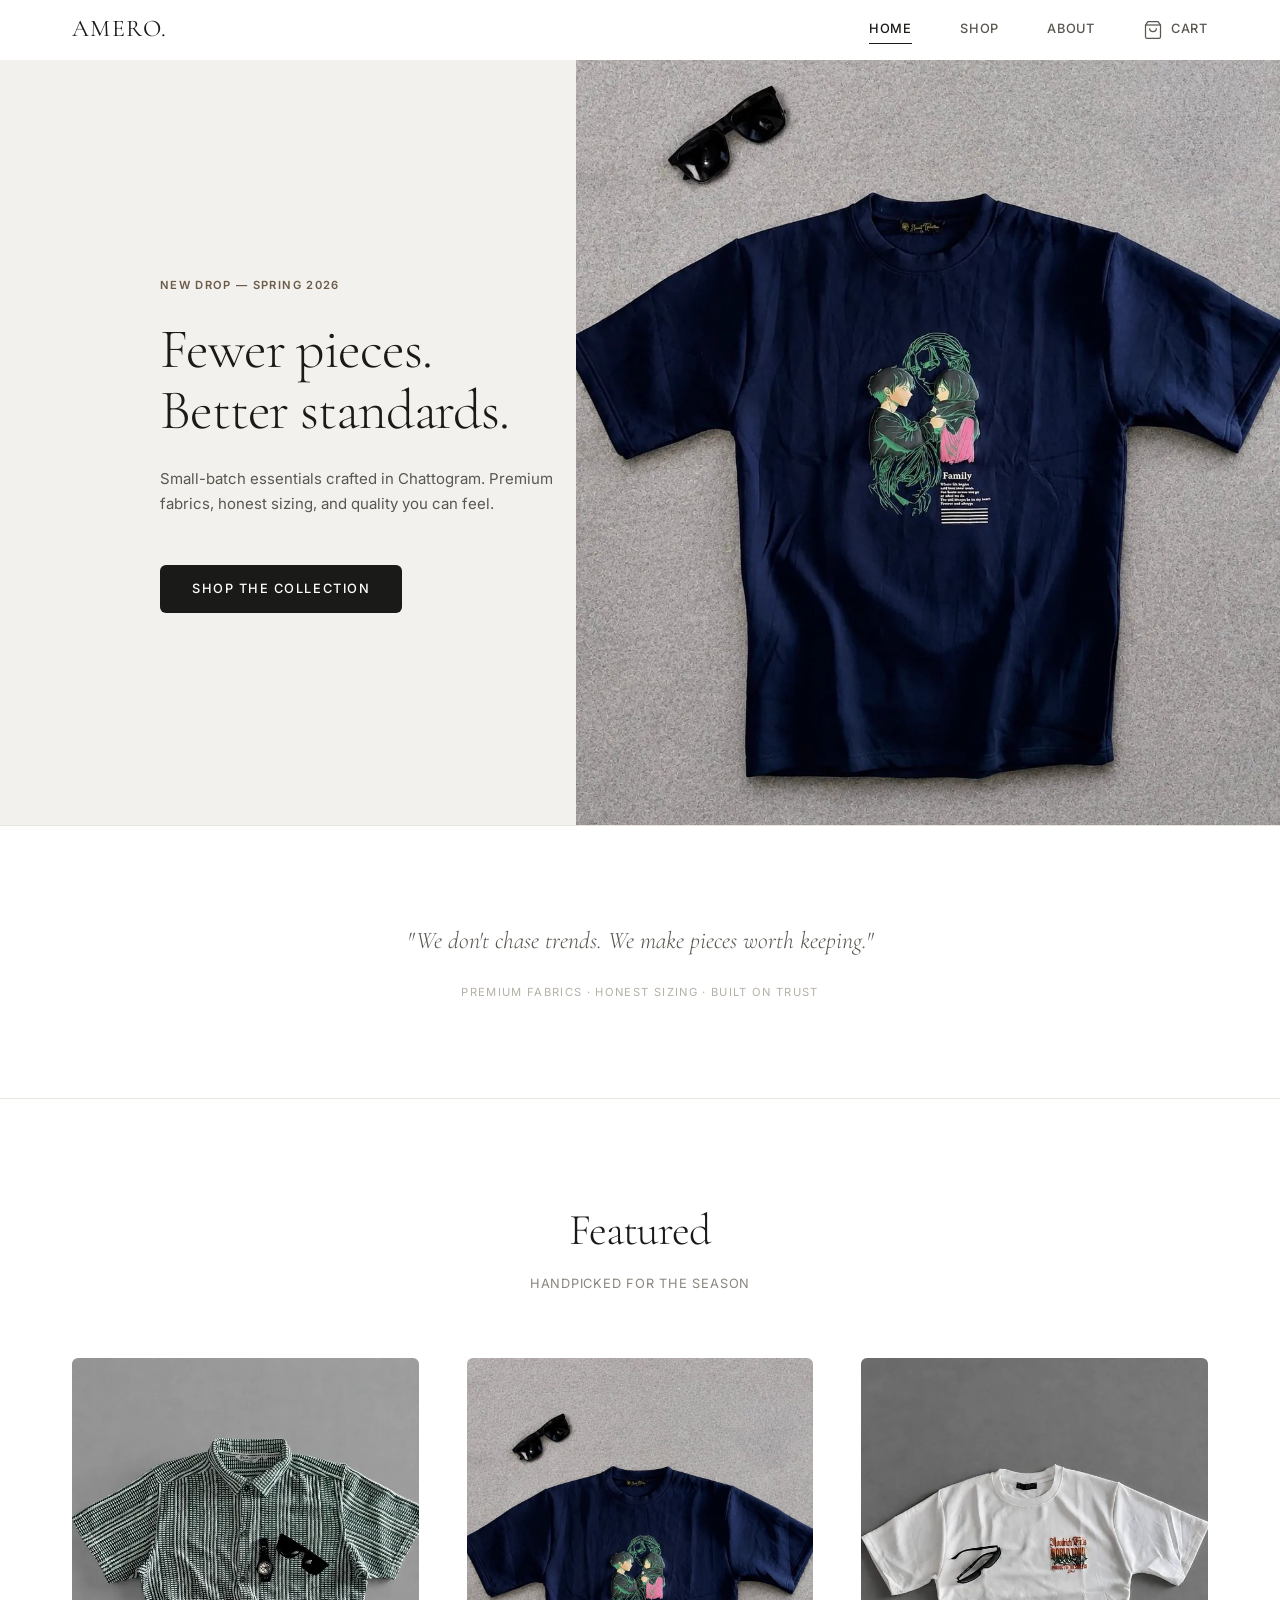
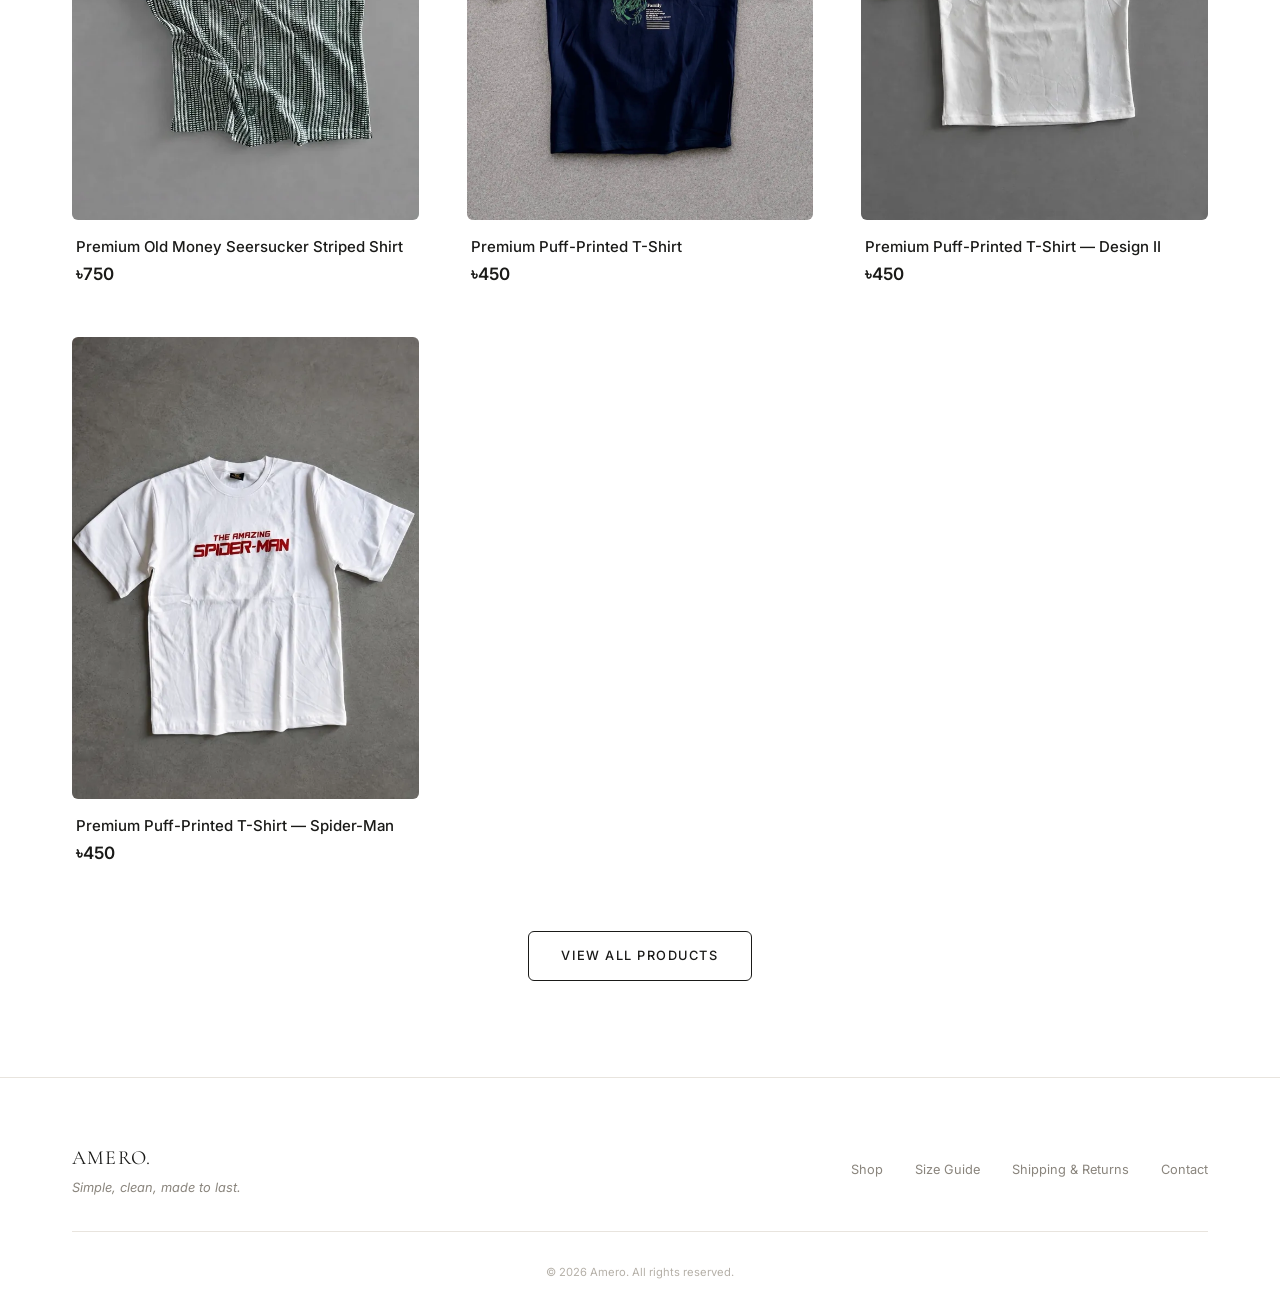
==== commit 24711b51: "Deploy setup: Cloudflare Worker order API, Pages config, one-command deploy script" ====
--- a/index.html
+++ b/index.html
@@ -9,28 +9,14 @@
   <link rel="preconnect" href="https://fonts.gstatic.com" crossorigin>
   <link href="https://fonts.googleapis.com/css2?family=Cormorant+Garamond:ital,wght@0,300;0,400;0,500;1,300;1,400&family=Inter:wght@300;400;500;600;700&display=swap" rel="stylesheet">
   <link rel="stylesheet" href="css/style.css">
+  <!-- Preload the hero image only on wide screens; on mobile it is a low-opacity
+       background and must not compete with above-the-fold content. -->
+  <link rel="preload" as="image" href="images/product-2/front-640.webp" media="(min-width: 641px)" imagesrcset="images/product-2/front-640.webp 640w, images/product-2/front.webp 1200w" imagesizes="55vw">
 </head>
 <body>
 
-  <!-- NAVBAR -->
-  <nav class="navbar" id="navbar">
-    <div class="navbar-inner">
-      <a href="index.html" class="nav-logo">Amero.</a>
-      <div class="nav-links" id="navLinks">
-        <a href="index.html" class="nav-link">Home</a>
-        <a href="shop.html" class="nav-link">Shop</a>
-        <a href="contact.html" class="nav-link">About</a>
-        <a href="cart.html" class="nav-cart">
-          <svg viewBox="0 0 24 24"><path d="M6 2L3 6v14a2 2 0 002 2h14a2 2 0 002-2V6l-3-4z"/><line x1="3" y1="6" x2="21" y2="6"/><path d="M16 10a4 4 0 01-8 0"/></svg>
-          <span>Cart</span>
-          <span class="cart-count" id="navCartCount">0</span>
-        </a>
-      </div>
-      <button class="menu-toggle" id="menuToggle" aria-label="Menu">
-        <span></span><span></span><span></span>
-      </button>
-    </div>
-  </nav>
+  <!-- NAVBAR (injected by js/layout.js) -->
+  <header id="site-nav"></header>
 
   <!-- HERO -->
   <section class="hero">
@@ -40,7 +26,7 @@
       <p class="hero-desc">Small-batch essentials crafted in Chattogram. Premium fabrics, honest sizing, and quality you can feel.</p>
       <a href="shop.html" class="btn btn-primary">Shop the Collection</a>
     </div>
-    <img class="hero-image" src="images/product-2/front.jpg.jpeg" alt="Amero premium t-shirt" loading="eager">
+    <img class="hero-image" src="images/product-2/front.jpg" srcset="images/product-2/front-640.webp 640w, images/product-2/front.webp 1200w" sizes="55vw" width="1086" height="1448" alt="Amero premium t-shirt" loading="lazy" decoding="async">
   </section>
 
   <!-- BRAND QUOTE -->
@@ -63,25 +49,11 @@
     </div>
   </section>
 
-  <!-- FOOTER -->
-  <footer class="footer">
-    <div class="container">
-      <div class="footer-inner">
-        <div>
-          <div class="footer-brand">Amero.</div>
-          <div class="footer-tagline">Simple, clean, made to last.</div>
-        </div>
-        <div class="footer-links">
-          <a href="shop.html">Shop</a>
-          <a href="contact.html">Contact</a>
-          <a href="cart.html">Cart</a>
-        </div>
-      </div>
-      <div class="footer-copy">&copy; 2026 Amero. All rights reserved.</div>
-    </div>
-  </footer>
+  <!-- FOOTER (injected by js/layout.js) -->
+  <footer id="site-footer"></footer>
 
   <!-- SCRIPTS -->
+  <script src="js/layout.js"></script>
   <script src="js/app.js"></script>
   <script>
     /* Render the first 4 products as "featured" on the home page */
@@ -90,23 +62,9 @@
       if (!grid) return;
 
       const featured = products.slice(0, 4);
-
-      grid.innerHTML = featured.map(p => {
-        return `
-          <a href="product.html?id=${p.id}" class="product-card reveal" data-id="${p.id}">
-            <div class="product-img">
-              <img src="${p.img}" alt="${p.name}" loading="lazy">
-            </div>
-            <div class="product-info">
-              <h3 class="product-name">${p.name}</h3>
-              <span class="product-price">${CURRENCY}${p.price}</span>
-            </div>
-          </a>
-        `;
-      }).join('');
-
+      grid.innerHTML = featured.map(p => productCardMarkup(p)).join('');
       initScrollReveal();
     })();
   </script>
 </body>
-</html>
+</html>
--- a/css/style.css
+++ b/css/style.css
@@ -1820,6 +1820,203 @@
   }
 }
 
+/* ---------- KEYBOARD FOCUS (a11y) ---------- */
+:focus-visible {
+  outline: 2px solid var(--accent);
+  outline-offset: 2px;
+}
+
+/* ---------- WHATSAPP + ORDER FALLBACK ---------- */
+.btn-whatsapp {
+  background: #25d366;
+  color: #fff;
+}
+
+.btn-whatsapp:hover {
+  background: #1eb959;
+  transform: translateY(-1px);
+}
+
+.order-error {
+  margin-top: var(--sp-md);
+  padding: var(--sp-md);
+  background: var(--error-bg);
+  border: 1px solid var(--error);
+  border-radius: var(--border-radius);
+}
+
+.order-error p {
+  font-size: var(--fs-sm);
+  color: var(--error);
+  line-height: 1.6;
+  margin-bottom: var(--sp-sm);
+}
+
+.order-error .btn {
+  width: 100%;
+}
+
+.notify-fallback {
+  max-width: 480px;
+  margin: 0 auto var(--sp-2xl);
+  padding: var(--sp-lg);
+  background: var(--accent-bg);
+  border-radius: var(--border-radius);
+}
+
+.notify-fallback p {
+  font-size: var(--fs-sm);
+  color: var(--dark-gray);
+  line-height: 1.6;
+  margin-bottom: var(--sp-md);
+}
+
+.notify-fallback .btn {
+  width: 100%;
+}
+
+/* Contact page CTA */
+.whatsapp-cta {
+  text-align: center;
+  margin-top: var(--sp-4xl);
+  padding: var(--sp-3xl) var(--sp-xl);
+  border: 1px solid var(--sand);
+  border-radius: var(--border-radius);
+}
+
+.whatsapp-cta h2 {
+  font-family: var(--font-display);
+  font-size: var(--fs-2xl);
+  font-weight: var(--fw-light);
+  margin-bottom: var(--sp-sm);
+}
+
+.whatsapp-cta p {
+  color: var(--mid-gray);
+  font-size: var(--fs-base);
+  margin-bottom: var(--sp-xl);
+}
+
+/* ---------- SIZE GUIDE NOTE (product page) ---------- */
+.size-guide-note {
+  margin-top: var(--sp-md);
+  font-size: var(--fs-xs);
+}
+
+.size-guide-note a {
+  color: var(--accent);
+  border-bottom: 1px solid transparent;
+  transition: border-color var(--duration-fast);
+}
+
+.size-guide-note a:hover {
+  border-bottom-color: var(--accent);
+}
+
+.size-chip.sold-out {
+  text-decoration: line-through;
+  opacity: 0.4;
+  cursor: not-allowed;
+}
+
+/* ---------- POLICIES / SIZE GUIDE PAGE ---------- */
+.policy-page {
+  margin-top: calc(var(--nav-height) + var(--sp-3xl));
+  padding-bottom: var(--sp-4xl);
+}
+
+.policy-block {
+  max-width: 760px;
+  margin: 0 auto var(--sp-4xl);
+}
+
+.policy-block h2 {
+  font-family: var(--font-display);
+  font-size: var(--fs-2xl);
+  font-weight: var(--fw-light);
+  margin-bottom: var(--sp-md);
+}
+
+.policy-block h3 {
+  font-size: var(--fs-sm);
+  font-weight: var(--fw-semibold);
+  letter-spacing: var(--ls-wider);
+  text-transform: uppercase;
+  color: var(--mid-gray);
+  margin: var(--sp-xl) 0 var(--sp-sm);
+}
+
+.policy-block p {
+  color: var(--dark-gray);
+  line-height: 1.8;
+  margin-bottom: var(--sp-md);
+}
+
+.policy-list {
+  display: flex;
+  flex-direction: column;
+  gap: var(--sp-sm);
+  margin-bottom: var(--sp-md);
+}
+
+.policy-list li {
+  font-size: var(--fs-base);
+  color: var(--dark-gray);
+  line-height: 1.7;
+  padding-left: var(--sp-md);
+  position: relative;
+}
+
+.policy-list li::before {
+  content: '';
+  position: absolute;
+  left: 0;
+  top: 10px;
+  width: 5px;
+  height: 5px;
+  border-radius: 50%;
+  background: var(--accent);
+}
+
+.policy-note {
+  font-size: var(--fs-sm);
+  color: var(--mid-gray);
+  background: var(--off-white);
+  padding: var(--sp-md);
+  border-radius: var(--border-radius);
+}
+
+.table-wrap {
+  overflow-x: auto;
+  margin-bottom: var(--sp-xl);
+}
+
+.size-guide-table {
+  width: 100%;
+  border-collapse: collapse;
+  font-size: var(--fs-sm);
+}
+
+.size-guide-table th,
+.size-guide-table td {
+  text-align: left;
+  padding: var(--sp-sm) var(--sp-md);
+  border-bottom: 1px solid var(--sand);
+}
+
+.size-guide-table th {
+  font-size: var(--fs-xs);
+  font-weight: var(--fw-semibold);
+  letter-spacing: var(--ls-wider);
+  text-transform: uppercase;
+  color: var(--mid-gray);
+  background: var(--off-white);
+}
+
+.size-guide-table td {
+  color: var(--dark-gray);
+}
+
 /* ---------- REDUCED MOTION ---------- */
 @media (prefers-reduced-motion: reduce) {
   *,
